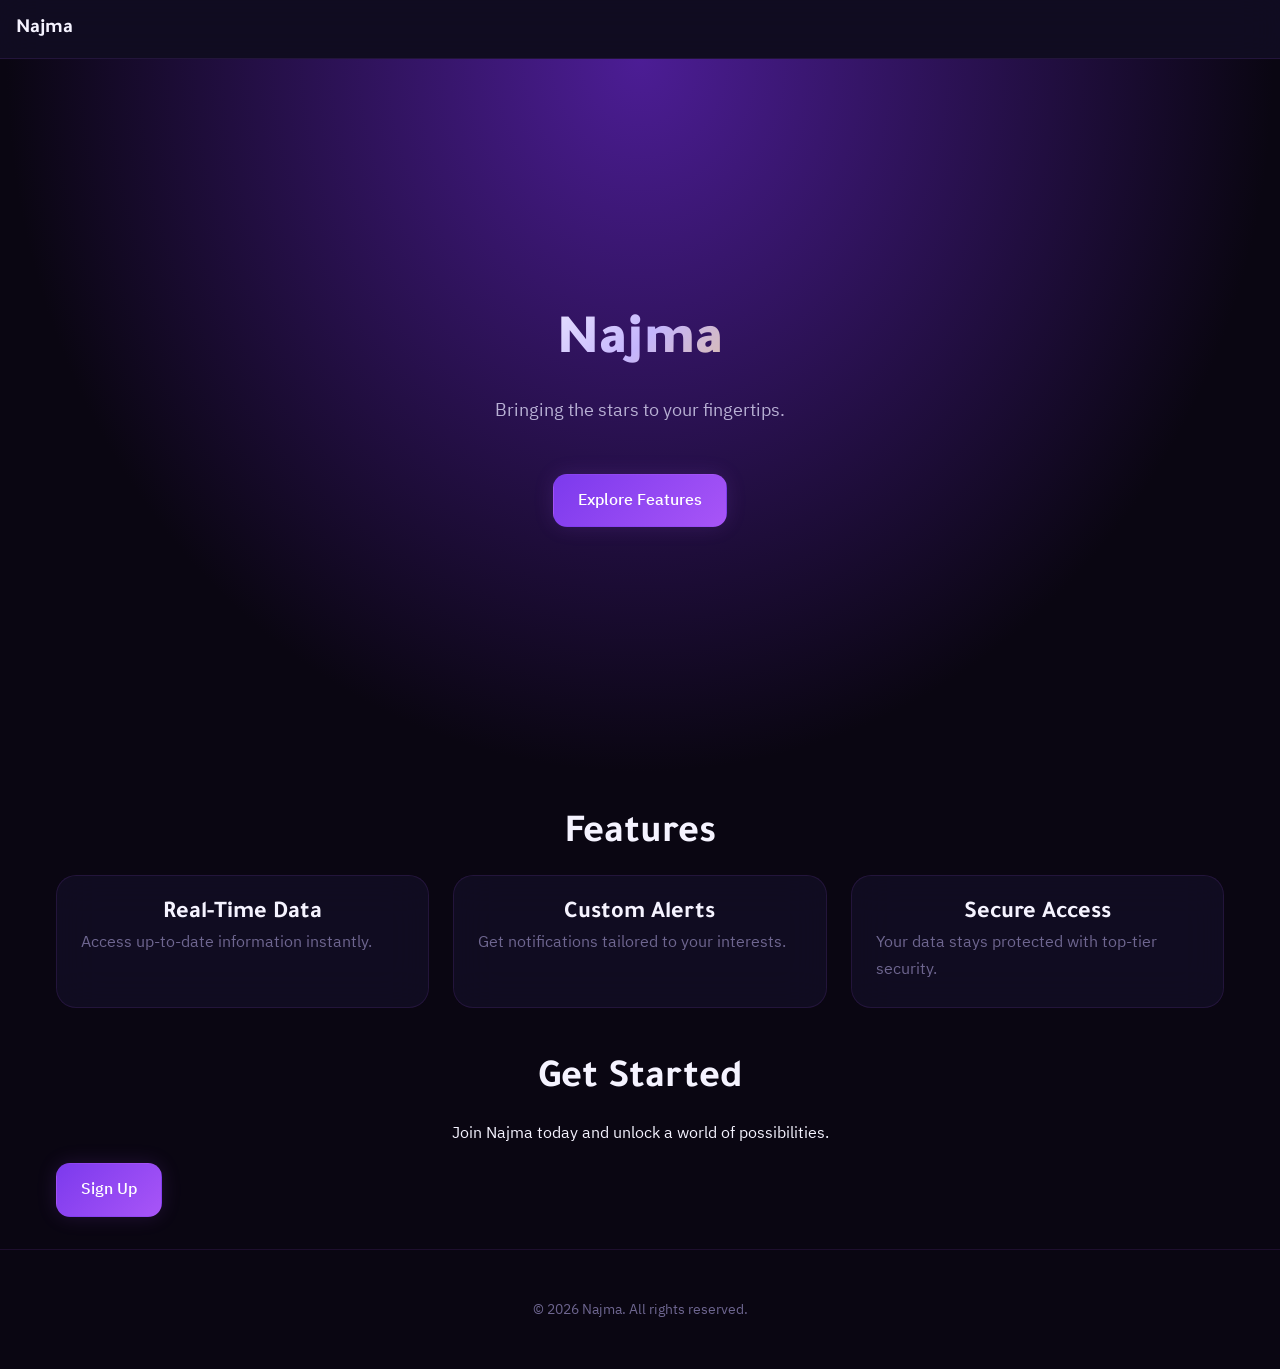
==== web_new/najma/index.html @ fb9c0421 "Design System integration: Builder + Planner rules - brain/design_injector.py (181 lines) NEW   * ex" ====
<html data-theme="purple">
<head>
<meta charset="utf-8">
<meta name="viewport" content="width=device-width, initial-scale=1">
<title>Najma</title>
<link rel="stylesheet" href="../design.css">
</head>
<body>
<nav class="navbar">
<div class="navbar-brand">Najma</div>
</nav>
<section class="hero">
<div class="container">
<h1 class="hero-title">Najma</h1>
<p class="hero-subtitle">Bringing the stars to your fingertips.</p>
<a href="#features" class="btn btn-primary mt-4">Explore Features</a>
</div>
</section>
<section id="features" class="container mt-8">
<h2 class="text-center mb-4">Features</h2>
<div class="grid grid-3">
<div class="card card-glass mb-4">
<h3 class="text-center mb-2">Real-Time Data</h3>
<p class="text-muted">Access up-to-date information instantly.</p>
</div>
<div class="card card-glass mb-4">
<h3 class="text-center mb-2">Custom Alerts</h3>
<p class="text-muted">Get notifications tailored to your interests.</p>
</div>
<div class="card card-glass mb-4">
<h3 class="text-center mb-2">Secure Access</h3>
<p class="text-muted">Your data stays protected with top‑tier security.</p>
</div>
</div>
</section>
<section class="container mt-8">
<h2 class="text-center mb-4">Get Started</h2>
<p class="text-center mb-4">Join Najma today and unlock a world of possibilities.</p>
<a href="#" class="btn btn-primary">Sign Up</a>
</section>
<footer class="footer mt-8">
<div class="container">
<p class="text-center">© 2026 Najma. All rights reserved.</p>
</div>
</footer>
</body>
</html>
---- web_new/design.css ----
/* ==========================================================================
   MOROAI Design System v1.0
   ==========================================================================
   Design tokens + themes for all MOROAI-generated sites.

   Usage:
       <link rel="stylesheet" href="design.css">
       <html data-theme="purple">  <!-- or gold / emerald / ruby -->
   ========================================================================== */

/* ── Fonts ── */
@import url('https://fonts.googleapis.com/css2?family=Tajawal:wght@400;500;700;900&family=IBM+Plex+Sans+Arabic:wght@300;400;500;600;700&family=JetBrains+Mono:wght@400;500;600&display=swap');

/* ── Reset ── */
*, *::before, *::after { box-sizing: border-box; margin: 0; padding: 0; }
html { -webkit-text-size-adjust: 100%; }
body { min-height: 100vh; line-height: 1.7; -webkit-font-smoothing: antialiased; }

/* ══════════════════════════════════════════════════════
   THEME: PURPLE (default)
   ══════════════════════════════════════════════════════ */
:root, [data-theme="purple"] {
    --color-bg-deep:      #0a0612;
    --color-bg-primary:   #0d0a1a;
    --color-bg-elevated:  #141028;
    --color-bg-glass:     rgba(20, 16, 40, 0.72);

    --color-accent:       #7c3aed;
    --color-accent-glow:  #a855f7;
    --color-accent-soft:  #c4b5fd;
    --color-accent-deep:  #4c1d95;
    --color-luxury:       #e8c17a;

    --color-success:      #34d399;
    --color-warning:      #fbbf24;
    --color-danger:       #fb7185;
    --color-info:         #60a5fa;

    --text-primary:       #f5f3ff;
    --text-secondary:     #b8b0d4;
    --text-muted:         #6e6690;

    --border-subtle:      rgba(168, 85, 247, 0.12);
    --border-bright:      rgba(168, 85, 247, 0.35);
}

/* ══════════════════════════════════════════════════════
   THEME: GOLD
   ══════════════════════════════════════════════════════ */
[data-theme="gold"] {
    --color-bg-deep:      #0c0a06;
    --color-bg-primary:   #14110a;
    --color-bg-elevated:  #1c1708;
    --color-bg-glass:     rgba(28, 23, 8, 0.72);

    --color-accent:       #d97706;
    --color-accent-glow:  #f59e0b;
    --color-accent-soft:  #fcd34d;
    --color-accent-deep:  #78350f;
    --color-luxury:       #fbbf24;

    --text-primary:       #fef3c7;
    --text-secondary:     #d4b896;
    --text-muted:         #8b7355;

    --border-subtle:      rgba(217, 119, 6, 0.15);
    --border-bright:      rgba(245, 158, 11, 0.40);
}

/* ══════════════════════════════════════════════════════
   THEME: EMERALD
   ══════════════════════════════════════════════════════ */
[data-theme="emerald"] {
    --color-bg-deep:      #040d0a;
    --color-bg-primary:   #071510;
    --color-bg-elevated:  #0a1f18;
    --color-bg-glass:     rgba(10, 31, 24, 0.72);

    --color-accent:       #059669;
    --color-accent-glow:  #10b981;
    --color-accent-soft:  #6ee7b7;
    --color-accent-deep:  #064e3b;
    --color-luxury:       #34d399;

    --text-primary:       #ecfdf5;
    --text-secondary:     #a7d9c4;
    --text-muted:         #5a7a6f;

    --border-subtle:      rgba(16, 185, 129, 0.15);
    --border-bright:      rgba(52, 211, 153, 0.40);
}

/* ══════════════════════════════════════════════════════
   THEME: RUBY
   ══════════════════════════════════════════════════════ */
[data-theme="ruby"] {
    --color-bg-deep:      #0f0508;
    --color-bg-primary:   #1a0810;
    --color-bg-elevated:  #250d18;
    --color-bg-glass:     rgba(37, 13, 24, 0.72);

    --color-accent:       #e11d48;
    --color-accent-glow:  #f43f5e;
    --color-accent-soft:  #fda4af;
    --color-accent-deep:  #881337;
    --color-luxury:       #fb7185;

    --text-primary:       #fff1f2;
    --text-secondary:     #e4b8be;
    --text-muted:         #8b5964;

    --border-subtle:      rgba(225, 29, 72, 0.15);
    --border-bright:      rgba(244, 63, 94, 0.40);
}

/* ══════════════════════════════════════════════════════
   TYPOGRAPHY (theme-agnostic)
   ══════════════════════════════════════════════════════ */
:root {
    --font-display: 'Tajawal', system-ui, sans-serif;
    --font-body:    'IBM Plex Sans Arabic', system-ui, sans-serif;
    --font-mono:    'JetBrains Mono', monospace;

    --fs-xs:   0.75rem;
    --fs-sm:   0.875rem;
    --fs-base: 1rem;
    --fs-lg:   1.125rem;
    --fs-xl:   1.25rem;
    --fs-2xl:  1.5rem;
    --fs-3xl:  clamp(1.75rem, 4vw, 2.5rem);
    --fs-4xl:  clamp(2rem, 6vw, 3.5rem);

    --fw-normal: 400;
    --fw-medium: 500;
    --fw-bold:   700;
    --fw-black:  900;

    --lh-tight:  1.2;
    --lh-normal: 1.6;
    --lh-loose:  1.8;
}

/* ══════════════════════════════════════════════════════
   SPACING SCALE (4px base)
   ══════════════════════════════════════════════════════ */
:root {
    --space-1:  0.25rem;   /*  4px */
    --space-2:  0.5rem;    /*  8px */
    --space-3:  0.75rem;   /* 12px */
    --space-4:  1rem;      /* 16px */
    --space-5:  1.25rem;   /* 20px */
    --space-6:  1.5rem;    /* 24px */
    --space-8:  2rem;      /* 32px */
    --space-10: 2.5rem;    /* 40px */
    --space-12: 3rem;      /* 48px */
    --space-16: 4rem;      /* 64px */
    --space-20: 5rem;      /* 80px */
}

/* ══════════════════════════════════════════════════════
   RADIUS
   ══════════════════════════════════════════════════════ */
:root {
    --radius-sm:   8px;
    --radius-md:   14px;
    --radius-lg:   20px;
    --radius-xl:   28px;
    --radius-full: 9999px;
}

/* ══════════════════════════════════════════════════════
   SHADOWS / GLOWS
   ══════════════════════════════════════════════════════ */
:root {
    --shadow-sm:   0 2px 8px rgba(0,0,0,0.25);
    --shadow-md:   0 4px 24px rgba(0,0,0,0.35);
    --shadow-lg:   0 20px 60px rgba(0,0,0,0.5);
    --glow-accent: 0 0 40px rgba(124, 58, 237, 0.25);
    --glow-soft:   0 0 20px rgba(168, 85, 247, 0.15);
}

/* ══════════════════════════════════════════════════════
   MOTION
   ══════════════════════════════════════════════════════ */
:root {
    --ease-smooth: cubic-bezier(0.4, 0, 0.2, 1);
    --ease-bounce: cubic-bezier(0.34, 1.56, 0.64, 1);
    --dur-fast:    180ms;
    --dur-normal:  320ms;
    --dur-slow:    600ms;
}

/* ══════════════════════════════════════════════════════
   BASE (applies to all pages using this system)
   ══════════════════════════════════════════════════════ */
body {
    font-family: var(--font-body);
    font-size: var(--fs-base);
    background: var(--color-bg-deep);
    color: var(--text-primary);
    min-height: 100vh;
}

h1, h2, h3, h4 {
    font-family: var(--font-display);
    font-weight: var(--fw-bold);
    line-height: var(--lh-tight);
    color: var(--text-primary);
}
h1 { font-size: var(--fs-4xl); }
h2 { font-size: var(--fs-3xl); }
h3 { font-size: var(--fs-2xl); }
h4 { font-size: var(--fs-xl); }

a { color: var(--color-accent-glow); text-decoration: none; transition: color var(--dur-fast); }
a:hover { color: var(--color-luxury); }

code, pre { font-family: var(--font-mono); font-size: var(--fs-sm); }

/* Scrollbar */
::-webkit-scrollbar { width: 8px; height: 8px; }
::-webkit-scrollbar-track { background: transparent; }
::-webkit-scrollbar-thumb {
    background: var(--border-bright);
    border-radius: var(--radius-full);
}
::-webkit-scrollbar-thumb:hover { background: var(--color-accent-glow); }

/* ══════════════════════════════════════════════════════
   COMPONENTS — ready to use
   ══════════════════════════════════════════════════════ */

/* ── Button ── */
.btn {
    display: inline-flex;
    align-items: center;
    justify-content: center;
    gap: var(--space-2);
    padding: var(--space-3) var(--space-6);
    min-height: 44px;
    font-family: var(--font-body);
    font-size: var(--fs-base);
    font-weight: var(--fw-medium);
    border: 1px solid transparent;
    border-radius: var(--radius-md);
    cursor: pointer;
    transition: all var(--dur-fast) var(--ease-smooth);
    text-decoration: none;
    user-select: none;
}
.btn:active { transform: scale(0.97); }

.btn-primary {
    background: linear-gradient(135deg, var(--color-accent), var(--color-accent-glow));
    color: white;
    box-shadow: var(--glow-soft);
}
.btn-primary:hover {
    box-shadow: var(--glow-accent);
    filter: brightness(1.1);
}

.btn-secondary {
    background: transparent;
    color: var(--text-primary);
    border-color: var(--border-bright);
}
.btn-secondary:hover {
    background: var(--color-accent);
    border-color: var(--color-accent);
}

.btn-ghost {
    background: transparent;
    color: var(--text-secondary);
}
.btn-ghost:hover { color: var(--color-luxury); }

/* ── Card ── */
.card {
    background: var(--color-bg-elevated);
    border: 1px solid var(--border-subtle);
    border-radius: var(--radius-lg);
    padding: var(--space-6);
    transition: all var(--dur-normal) var(--ease-smooth);
}
.card:hover {
    border-color: var(--border-bright);
    box-shadow: var(--shadow-md);
}
.card-glass {
    background: var(--color-bg-glass);
    backdrop-filter: blur(20px);
    border: 1px solid var(--border-subtle);
    border-radius: var(--radius-lg);
    padding: var(--space-6);
}

/* ── Input ── */
.input {
    width: 100%;
    padding: var(--space-3) var(--space-4);
    min-height: 44px;
    font-family: var(--font-body);
    font-size: var(--fs-base);
    color: var(--text-primary);
    background: var(--color-bg-elevated);
    border: 1px solid var(--border-subtle);
    border-radius: var(--radius-md);
    transition: border-color var(--dur-fast);
}
.input:focus {
    outline: none;
    border-color: var(--color-accent-glow);
    box-shadow: 0 0 0 3px var(--border-subtle);
}
.input::placeholder { color: var(--text-muted); }

/* ── Badge ── */
.badge {
    display: inline-flex;
    align-items: center;
    padding: var(--space-1) var(--space-3);
    font-size: var(--fs-xs);
    font-weight: var(--fw-medium);
    border-radius: var(--radius-full);
    background: var(--color-accent-deep);
    color: var(--text-primary);
}
.badge-accent { background: var(--color-accent); }
.badge-success { background: var(--color-success); color: #052e1a; }
.badge-warning { background: var(--color-warning); color: #3a2100; }
.badge-danger  { background: var(--color-danger); color: #4a0718; }

/* ── Container ── */
.container {
    max-width: 1200px;
    margin: 0 auto;
    padding: 0 var(--space-4);
}
.container-sm  { max-width: 720px;  margin: 0 auto; padding: 0 var(--space-4); }
.container-lg  { max-width: 1440px; margin: 0 auto; padding: 0 var(--space-4); }

/* ── Stack / Row ── */
.stack > * + * { margin-top: var(--space-4); }
.stack-sm > * + * { margin-top: var(--space-2); }
.stack-lg > * + * { margin-top: var(--space-8); }

.row {
    display: flex;
    align-items: center;
    gap: var(--space-4);
}
.row-between { justify-content: space-between; }
.row-center  { justify-content: center; }
.row-wrap    { flex-wrap: wrap; }

/* ── Grid ── */
.grid {
    display: grid;
    gap: var(--space-6);
}
.grid-2 { grid-template-columns: repeat(auto-fit, minmax(280px, 1fr)); }
.grid-3 { grid-template-columns: repeat(auto-fit, minmax(240px, 1fr)); }
.grid-4 { grid-template-columns: repeat(auto-fit, minmax(200px, 1fr)); }

/* ── Hero ── */
.hero {
    min-height: 80vh;
    display: flex;
    align-items: center;
    justify-content: center;
    text-align: center;
    padding: var(--space-16) var(--space-4);
    background: radial-gradient(
        ellipse at center top,
        var(--color-accent-deep) 0%,
        var(--color-bg-deep) 70%
    );
}
.hero-title {
    font-size: var(--fs-4xl);
    font-weight: var(--fw-black);
    background: linear-gradient(
        135deg,
        var(--text-primary),
        var(--color-accent-soft),
        var(--color-luxury)
    );
    -webkit-background-clip: text;
    background-clip: text;
    -webkit-text-fill-color: transparent;
    margin-bottom: var(--space-4);
}
.hero-subtitle {
    font-size: var(--fs-lg);
    color: var(--text-secondary);
    max-width: 640px;
    margin: 0 auto var(--space-8);
    line-height: var(--lh-loose);
}

/* ── Navbar ── */
.navbar {
    position: sticky;
    top: 0;
    z-index: 50;
    padding: var(--space-3) var(--space-4);
    background: var(--color-bg-glass);
    backdrop-filter: blur(20px);
    border-bottom: 1px solid var(--border-subtle);
}
.navbar-brand {
    font-family: var(--font-display);
    font-size: var(--fs-xl);
    font-weight: var(--fw-bold);
    color: var(--text-primary);
}

/* ── Footer ── */
.footer {
    padding: var(--space-12) var(--space-4);
    border-top: 1px solid var(--border-subtle);
    color: var(--text-muted);
    text-align: center;
    font-size: var(--fs-sm);
}

/* ── Utilities ── */
.text-center { text-align: center; }
.text-start  { text-align: start; }
.text-end    { text-align: end; }
.text-muted  { color: var(--text-muted); }
.text-accent { color: var(--color-accent-glow); }
.text-luxury { color: var(--color-luxury); }

.mt-4 { margin-top: var(--space-4); }
.mt-8 { margin-top: var(--space-8); }
.mb-4 { margin-bottom: var(--space-4); }
.mb-8 { margin-bottom: var(--space-8); }

.hidden { display: none; }
.flex   { display: flex; }
.block  { display: block; }

/* ── Animations ── */
@keyframes fade-in {
    from { opacity: 0; transform: translateY(10px); }
    to   { opacity: 1; transform: translateY(0); }
}
.animate-fade-in { animation: fade-in var(--dur-normal) var(--ease-smooth); }

@keyframes pulse-glow {
    0%, 100% { box-shadow: var(--glow-soft); }
    50%      { box-shadow: var(--glow-accent); }
}
.animate-pulse-glow { animation: pulse-glow 3s ease-in-out infinite; }

/* ── Responsive ── */
@media (max-width: 768px) {
    :root {
        --fs-4xl: clamp(1.75rem, 8vw, 2.5rem);
        --fs-3xl: clamp(1.5rem, 6vw, 2rem);
    }
    .hero { min-height: 70vh; padding: var(--space-10) var(--space-4); }
    .card { padding: var(--space-4); }
}
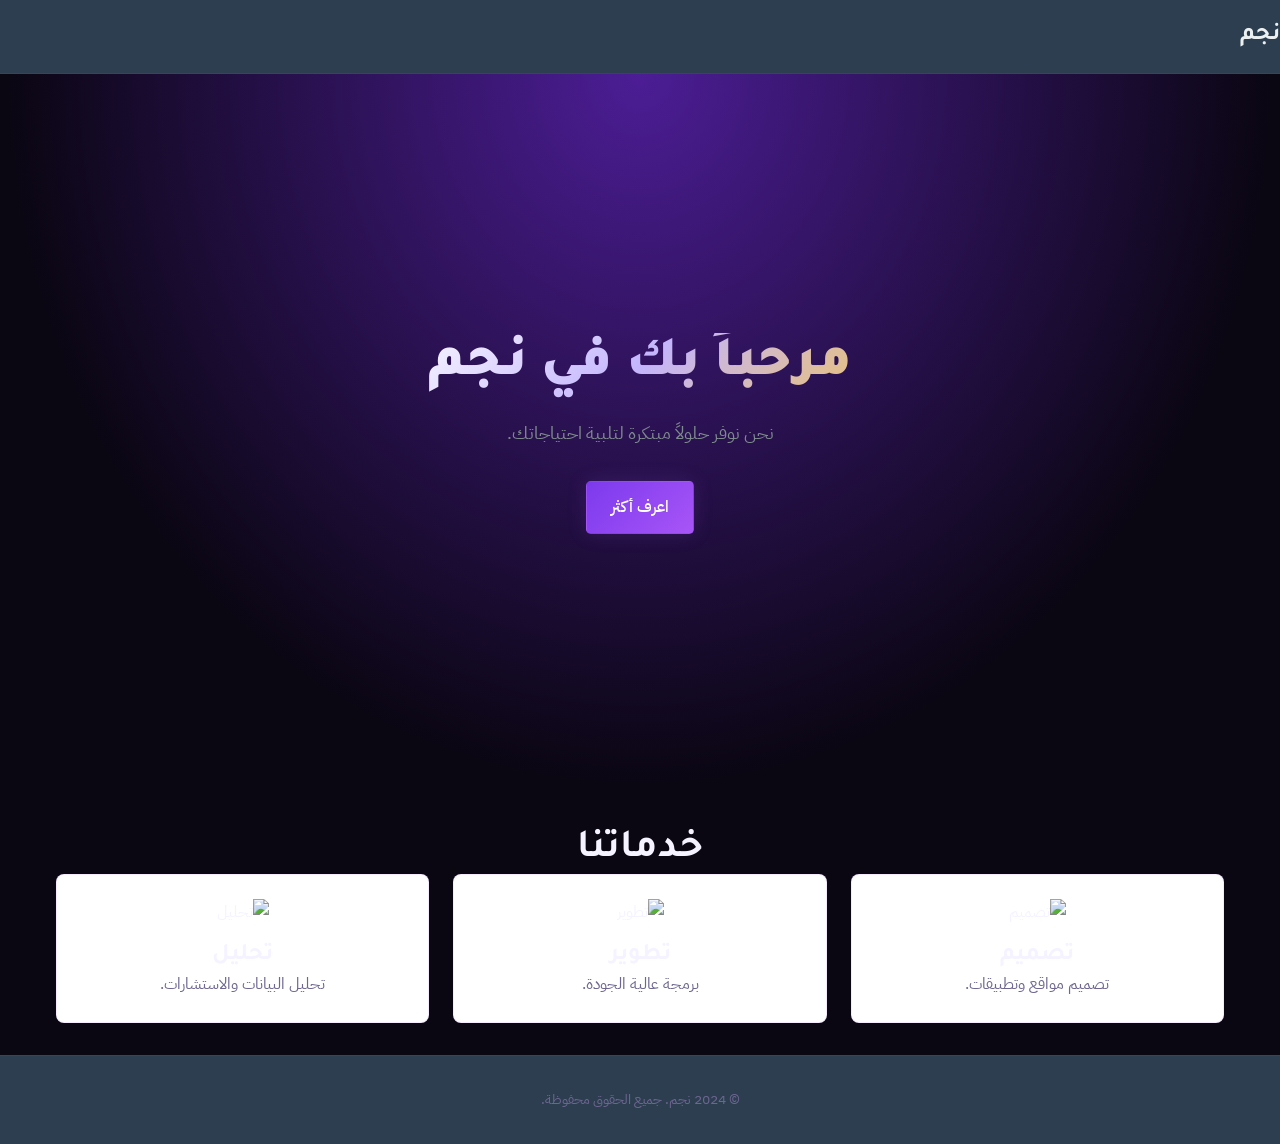
==== commit 2c266951: "🏆 MILESTONE: 8/10 achieved by self-improvement First successful autonomous refinement loop: - Initia" ====
--- a/web_new/najma/index.html
+++ b/web_new/najma/index.html
@@ -1,46 +1,60 @@
-<html data-theme="purple">
+<!DOCTYPE html>
+<html lang="ar" dir="rtl" data-theme="purple">
 <head>
 <meta charset="utf-8">
-<meta name="viewport" content="width=device-width, initial-scale=1">
-<title>Najma</title>
+<title>نجم - الصفحة الرئيسية</title>
 <link rel="stylesheet" href="../design.css">
+<meta name="viewport" content="width=device-width, initial-scale=1.0">
+<style>
+  .navbar { padding: 1rem 0; background-color: #2c3e50; }
+  .navbar-brand { color: #ecf0f1; font-size: 1.5rem; }
+  .hero { background-color: #f8f9fa; padding: 4rem 0; }
+  .hero-title { color: #2c3e50; }
+  .hero-subtitle { color: #7f8c8d; }
+  .btn-primary { background-color: #8e44ad; color: #fff; padding: 0.75rem 1.5rem; border-radius: 0.3rem; transition: background-color 0.3s, transform 0.3s; }
+  .btn-primary:hover { background-color: #732d91; transform: translateY(-2px); }
+  .card { background-color: #ffffff; border-radius: 0.5rem; padding: 1.5rem; text-align: center; transition: transform 0.3s; }
+  .card:hover { transform: translateY(-5px); }
+  .card img { width: 64px; height: 64px; margin-bottom: 1rem; }
+  .footer { background-color: #2c3e50; color: #bdc3c7; padding: 2rem 0; }
+  .footer a { color: #ecf0f1; transition: color 0.3s; }
+  .footer a:hover { color: #8e44ad; }
+</style>
 </head>
 <body>
 <nav class="navbar">
-<div class="navbar-brand">Najma</div>
+<div class="navbar-brand">نجم</div>
 </nav>
 <section class="hero">
 <div class="container">
-<h1 class="hero-title">Najma</h1>
-<p class="hero-subtitle">Bringing the stars to your fingertips.</p>
-<a href="#features" class="btn btn-primary mt-4">Explore Features</a>
+<h1 class="hero-title">مرحباً بك في نجم</h1>
+<p class="hero-subtitle">نحن نوفر حلولاً مبتكرة لتلبية احتياجاتك.</p>
+<a href="#services" class="btn btn-primary">اعرف أكثر</a>
 </div>
 </section>
-<section id="features" class="container mt-8">
-<h2 class="text-center mb-4">Features</h2>
+<section id="services" class="container mt-8">
+<h2 class="text-center">خدماتنا</h2>
 <div class="grid grid-3">
-<div class="card card-glass mb-4">
-<h3 class="text-center mb-2">Real-Time Data</h3>
-<p class="text-muted">Access up-to-date information instantly.</p>
+<div class="card card-glass">
+<img src="design.svg" alt="تصميم">
+<h3 class="text-center">تصميم</h3>
+<p class="text-muted">تصميم مواقع وتطبيقات.</p>
 </div>
-<div class="card card-glass mb-4">
-<h3 class="text-center mb-2">Custom Alerts</h3>
-<p class="text-muted">Get notifications tailored to your interests.</p>
+<div class="card card-glass">
+<img src="development.svg" alt="تطوير">
+<h3 class="text-center">تطوير</h3>
+<p class="text-muted">برمجة عالية الجودة.</p>
 </div>
-<div class="card card-glass mb-4">
-<h3 class="text-center mb-2">Secure Access</h3>
-<p class="text-muted">Your data stays protected with top‑tier security.</p>
+<div class="card card-glass">
+<img src="analysis.svg" alt="تحليل">
+<h3 class="text-center">تحليل</h3>
+<p class="text-muted">تحليل البيانات والاستشارات.</p>
 </div>
 </div>
 </section>
-<section class="container mt-8">
-<h2 class="text-center mb-4">Get Started</h2>
-<p class="text-center mb-4">Join Najma today and unlock a world of possibilities.</p>
-<a href="#" class="btn btn-primary">Sign Up</a>
-</section>
 <footer class="footer mt-8">
-<div class="container">
-<p class="text-center">© 2026 Najma. All rights reserved.</p>
+<div class="container text-center">
+<p class="text-muted">© 2024 نجم. جميع الحقوق محفوظة.</p>
 </div>
 </footer>
 </body>
